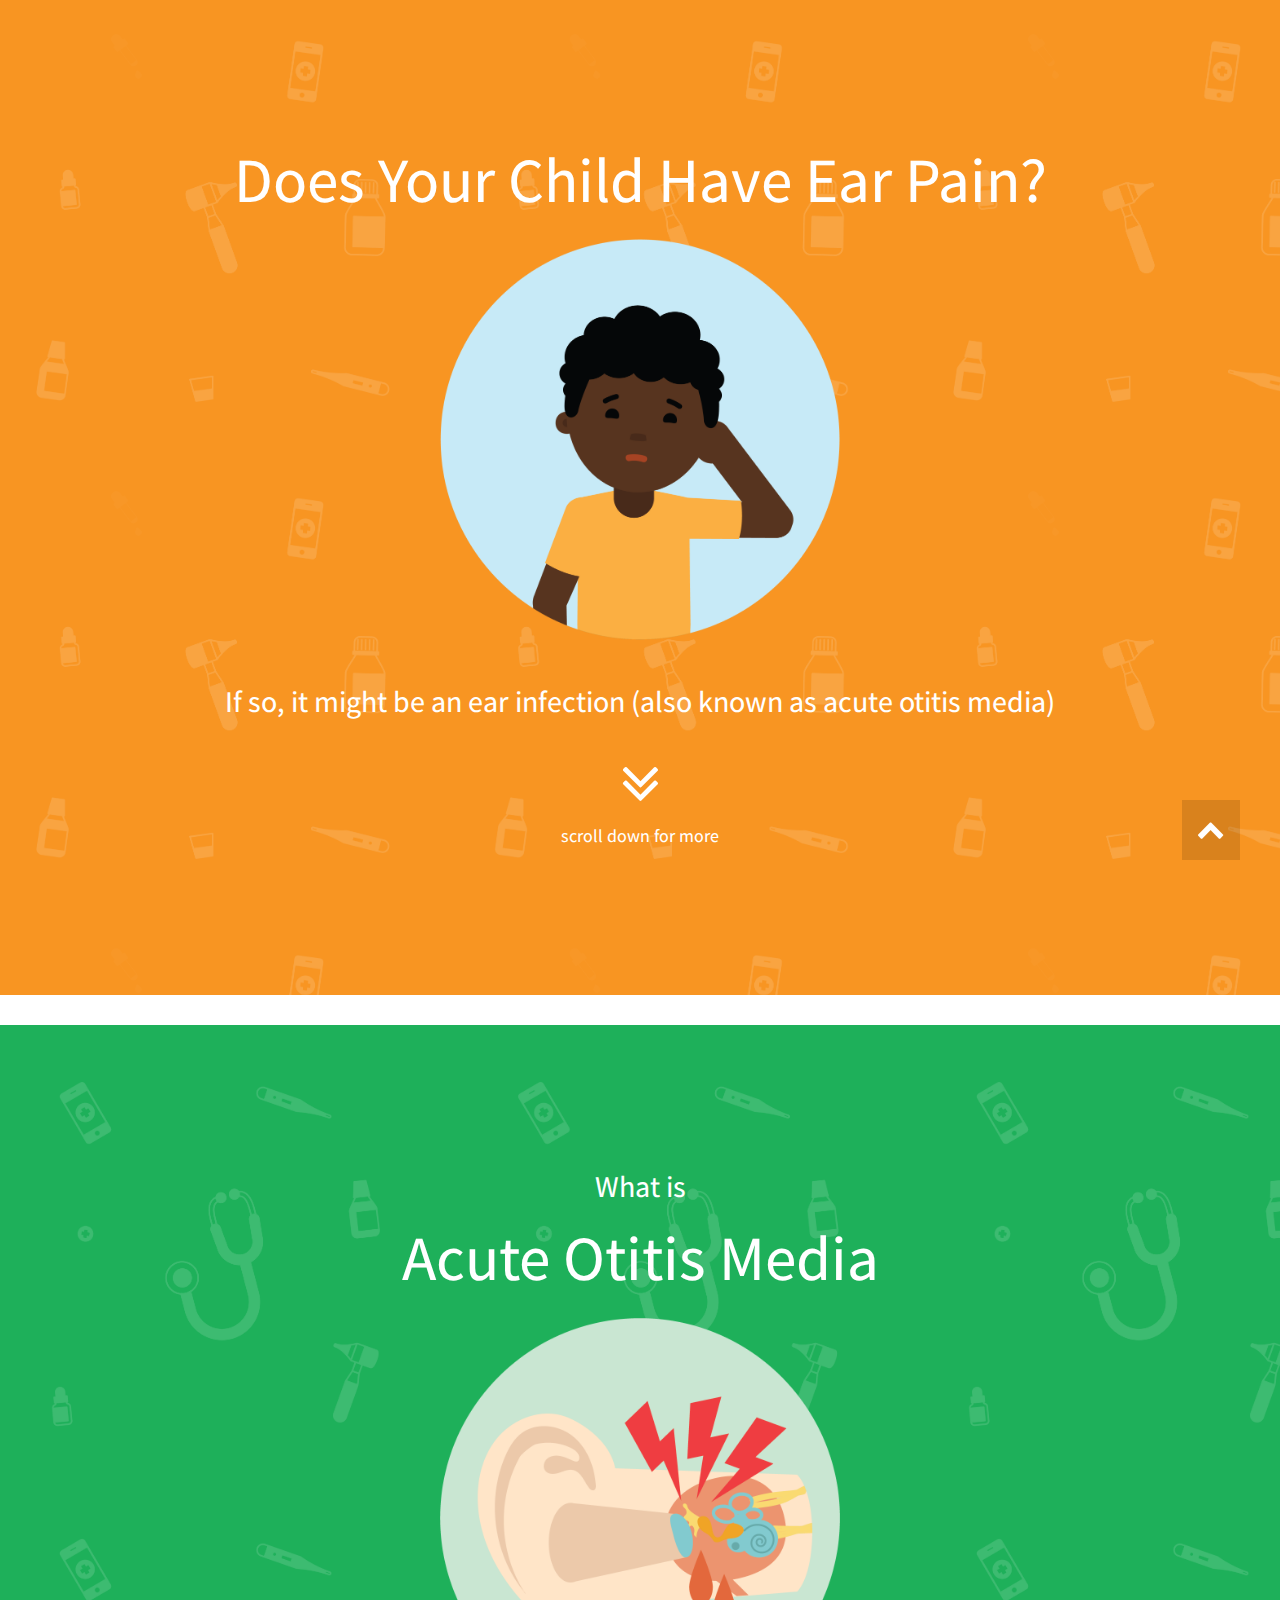
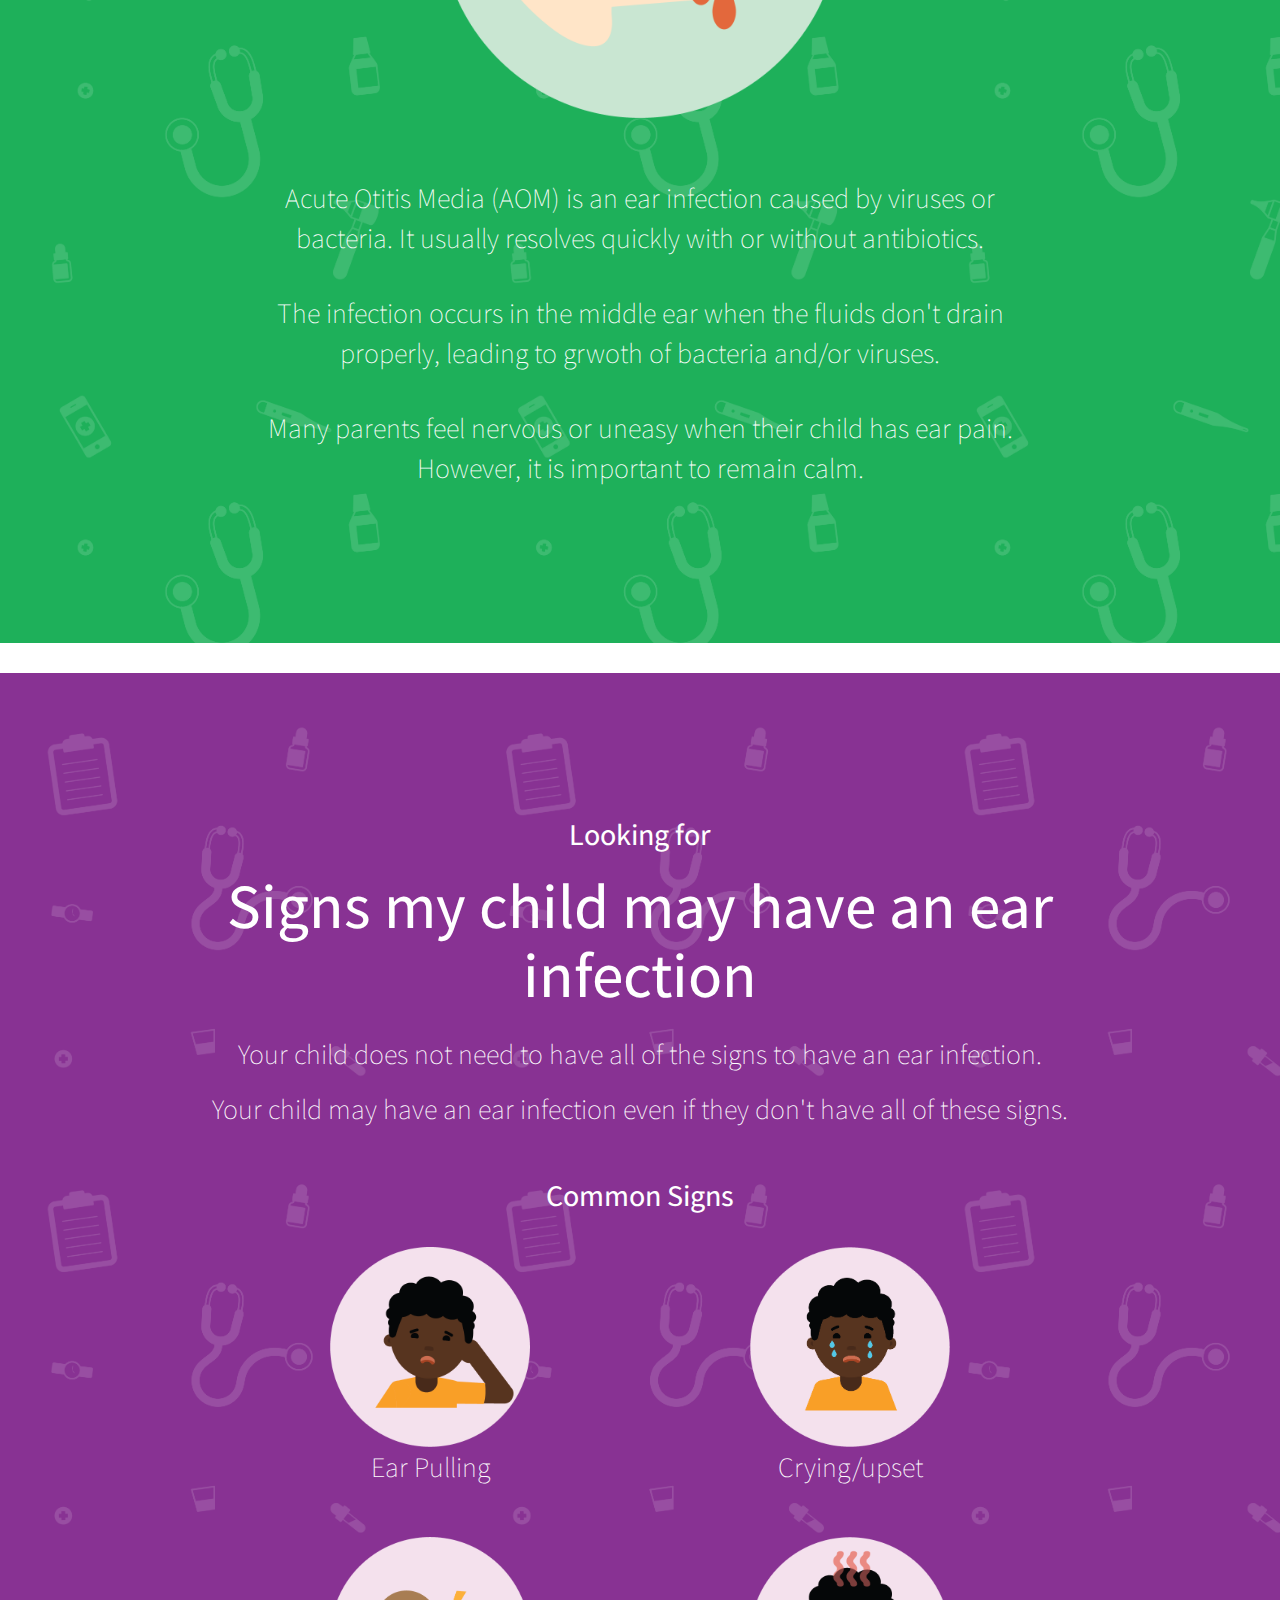
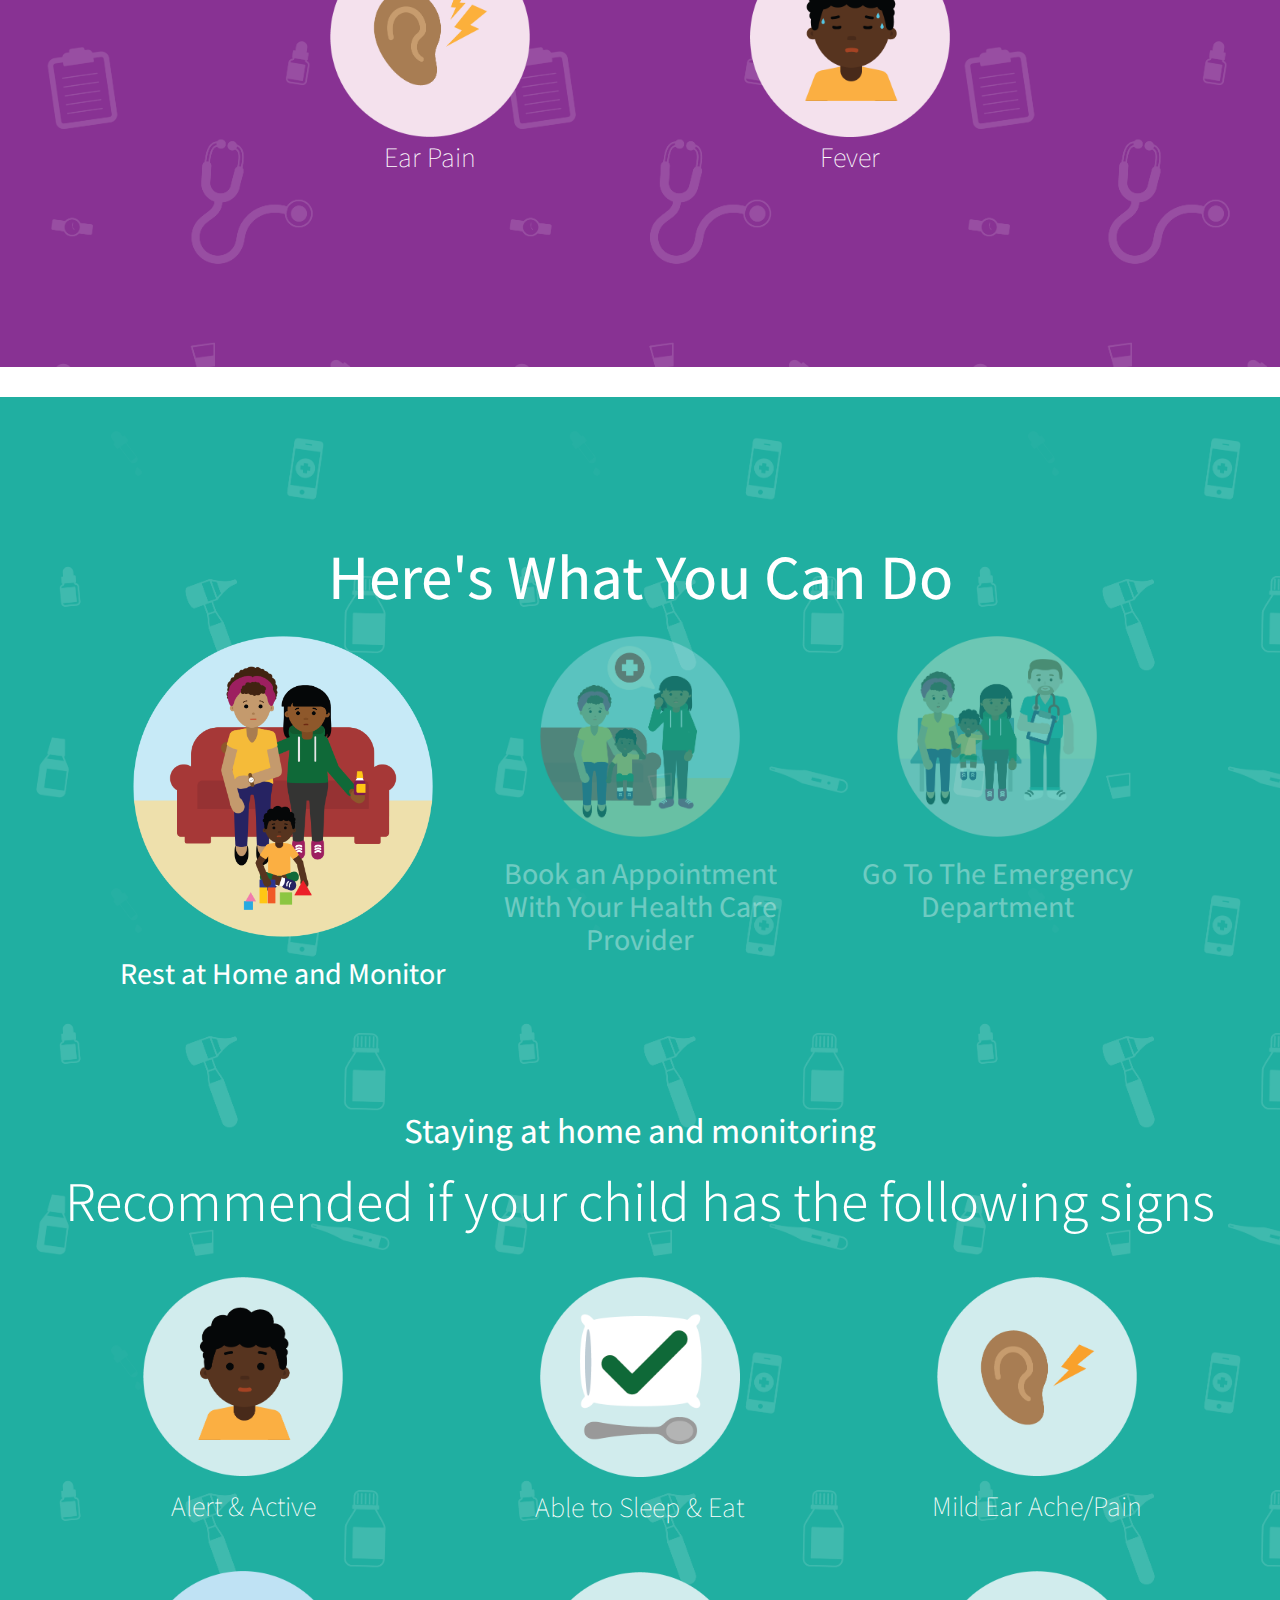
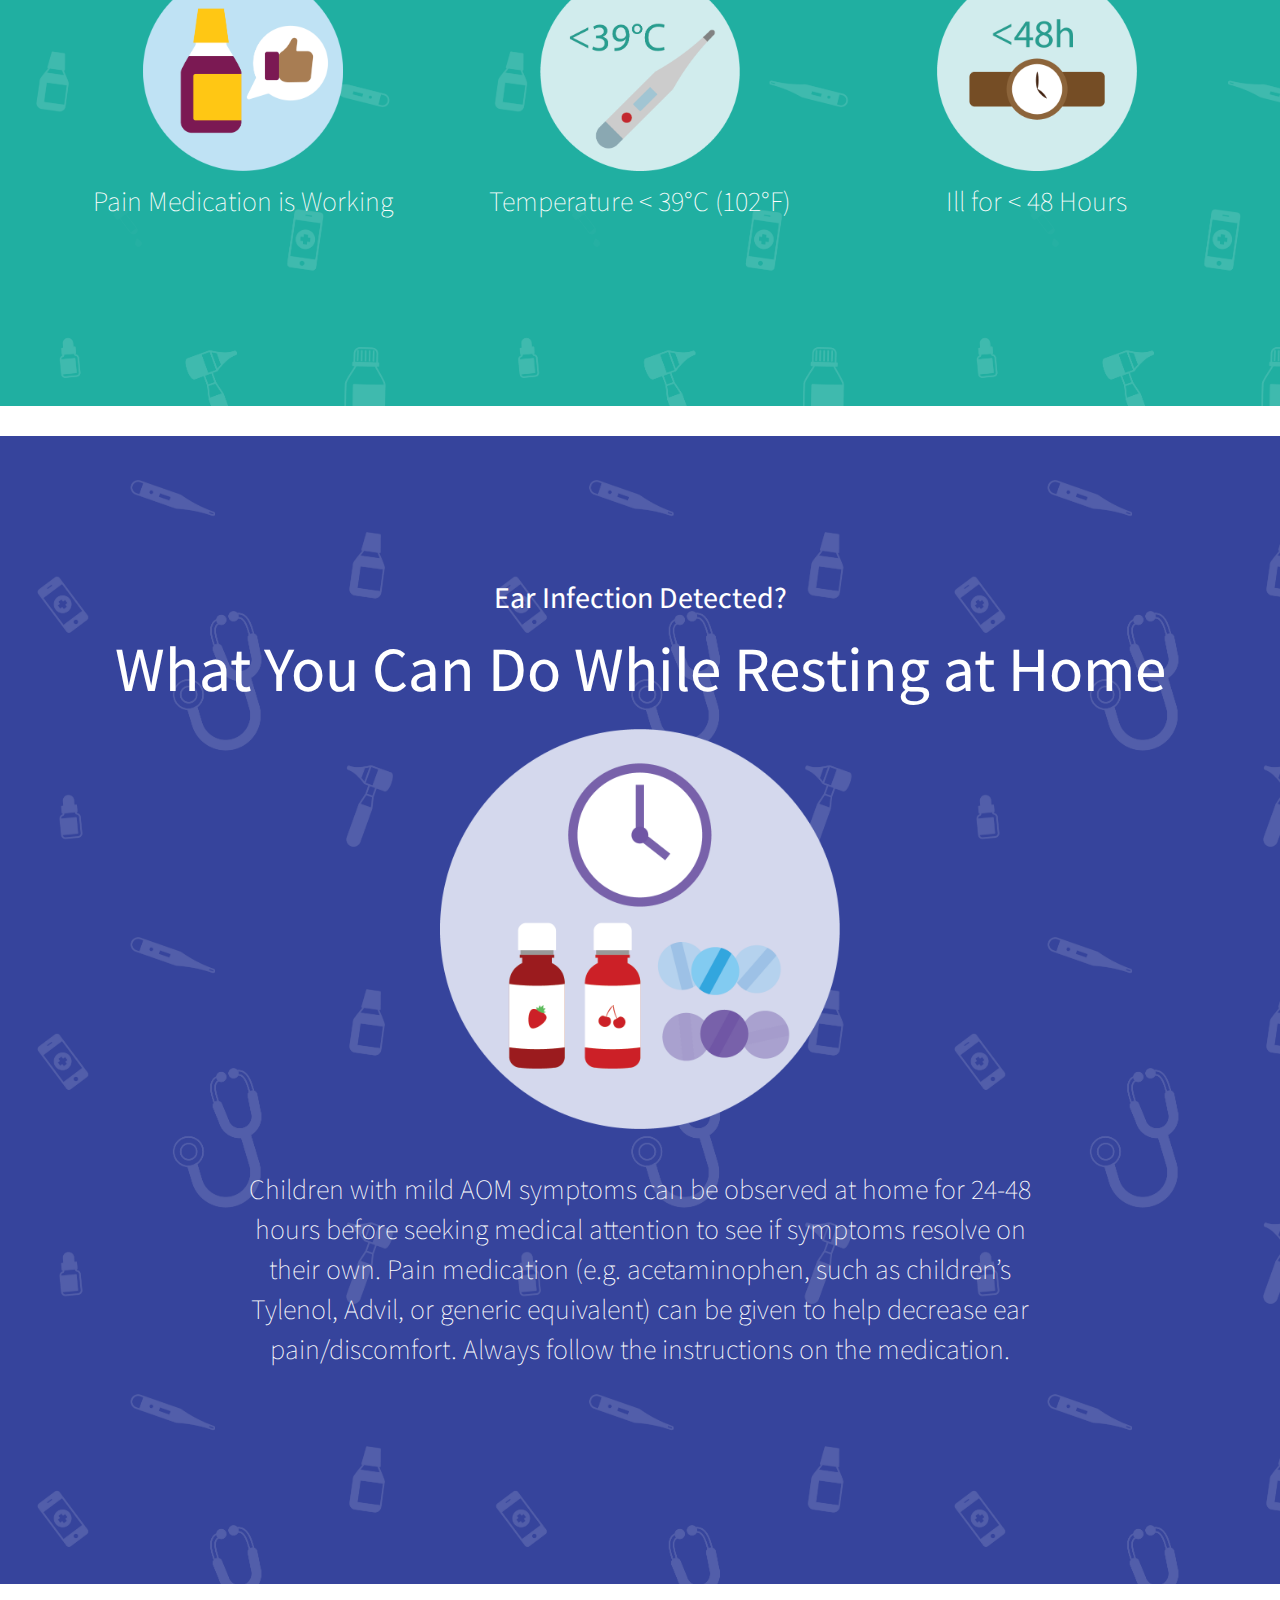
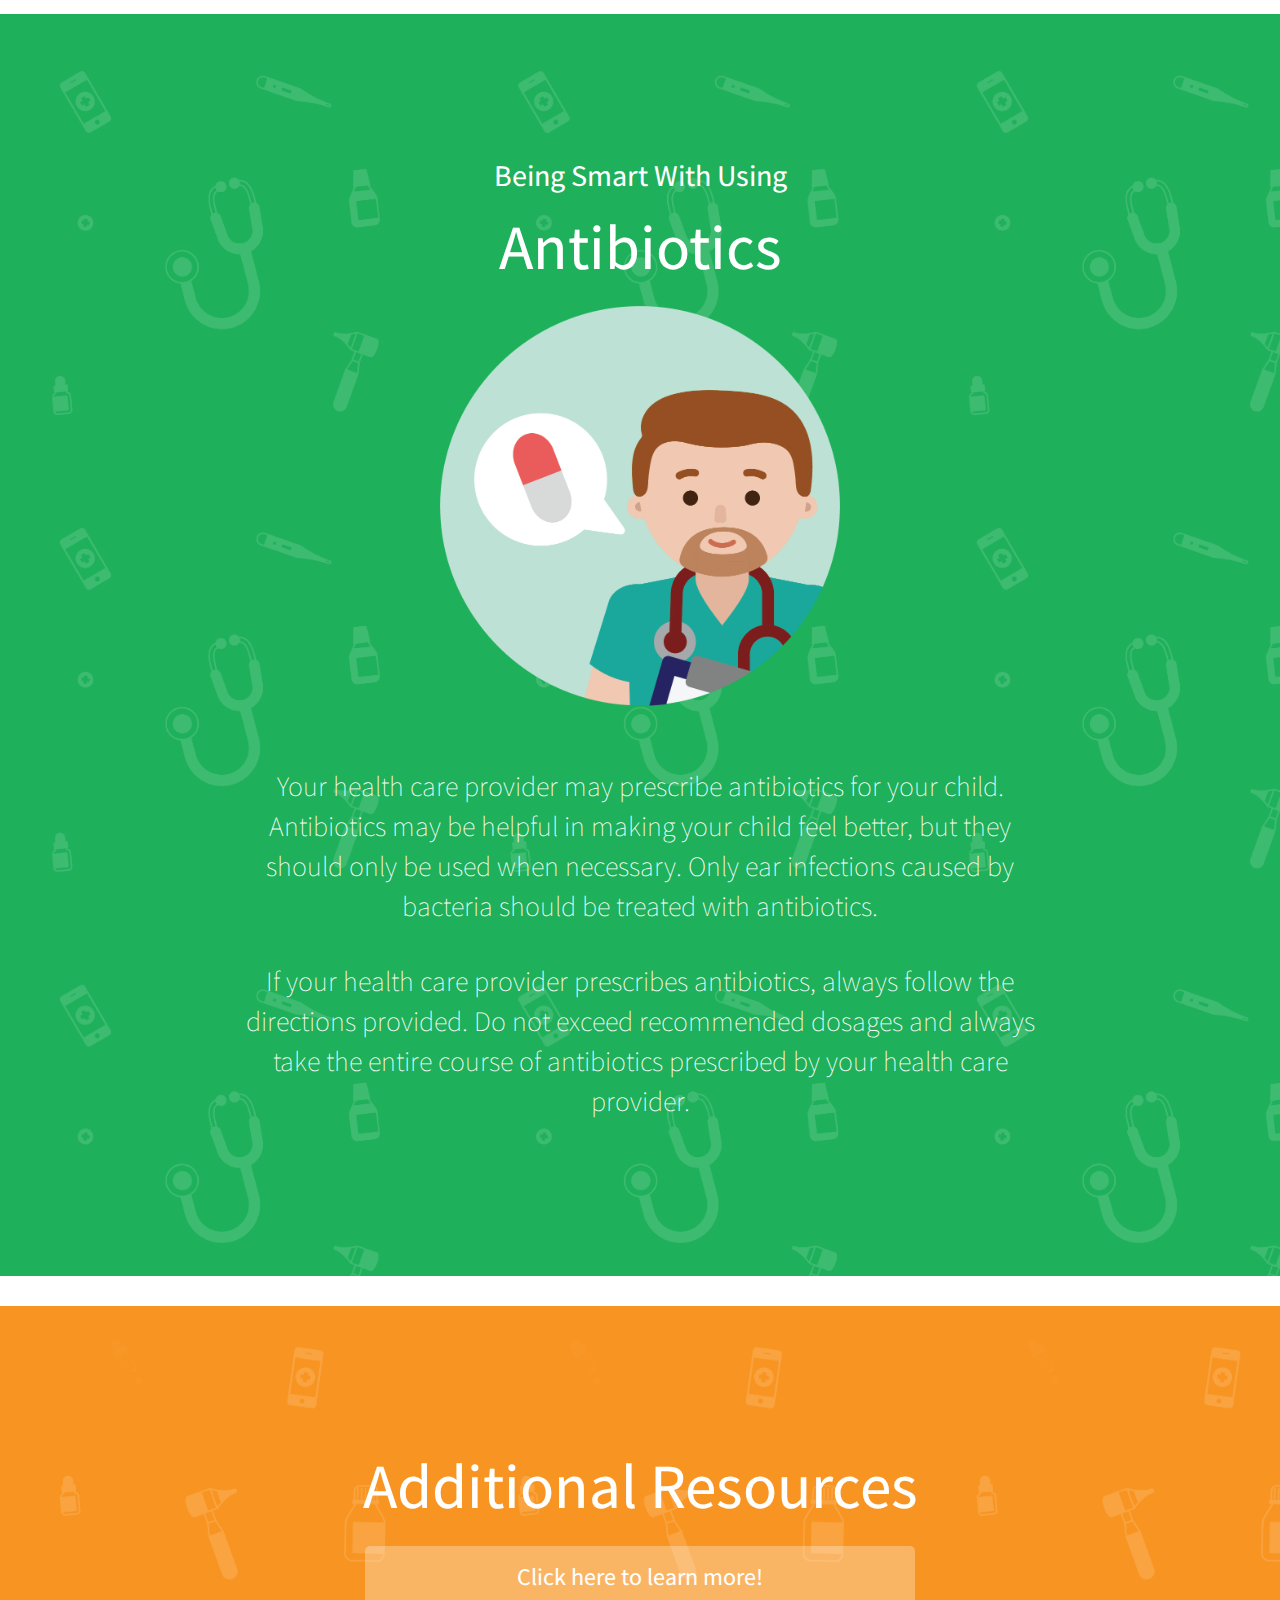
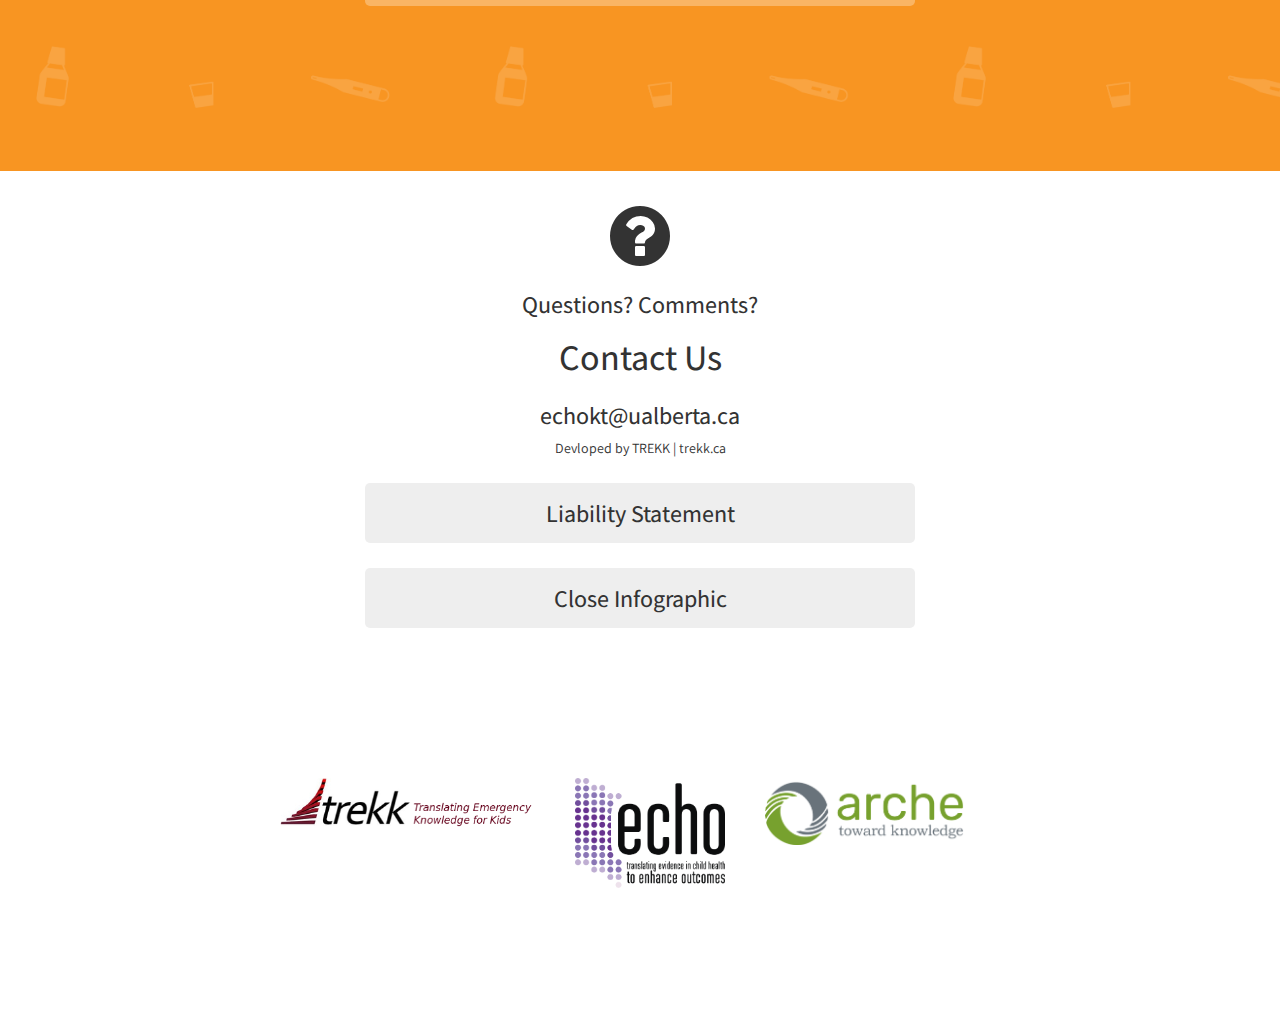
==== index(survey).html @ df2317ea "added survey version where user can click button to close tab - only works on iOS Safari" ====
<!DOCTYPE html>
<html lang="en-us">

<head>
<meta charset="utf-8">
<meta name="viewport" content="width=device-width, initial-scale=1.0">
<title>Acute Otitis Media Infographic</title>
<link href="https://fonts.googleapis.com/css?family=Assistant:300,400,600,700" rel="stylesheet">
<script src="https://ajax.googleapis.com/ajax/libs/jquery/3.2.1/jquery.min.js"></script>
<script src="https://maxcdn.bootstrapcdn.com/bootstrap/3.3.7/js/bootstrap.min.js"></script>
<link rel="stylesheet" href="https://cdnjs.cloudflare.com/ajax/libs/animate.css/3.5.2/animate.min.css">
<link rel="stylesheet" href="https://maxcdn.bootstrapcdn.com/bootstrap/3.3.7/css/bootstrap.min.css">
<link rel="stylesheet" href="https://maxcdn.bootstrapcdn.com/font-awesome/4.7.0/css/font-awesome.min.css">
<link rel="stylesheet" href="https://use.fontawesome.com/releases/v5.1.0/css/all.css" integrity="sha384-lKuwvrZot6UHsBSfcMvOkWwlCMgc0TaWr+30HWe3a4ltaBwTZhyTEggF5tJv8tbt" crossorigin="anonymous">
<link rel="stylesheet" href="mainStyles.css">
<link rel="stylesheet" href="responsive.css">
<script language="javascript" type="text/javascript">
function windowClose() {
window.open('','_parent','');
window.close();
}
</script>
<script src="mainScript.js"></script>
</head>

<!--<nav class="navbar navbar-default navbar-fixed-top fullNav">-->
<!--	<div class="container-fluid">-->
<!--	    <ul class="nav navbar-nav">-->
<!--			<li id="navBackToTop" class="mainBtn"><a href="javascript:void(0)">Back to Top</a></li>-->
<!--			<li id="navPainClinics" class="mainBtn"><a href="javascript:void(0)">Pain Clinics</a></li>-->
<!--			<li id="navFindClinics" class="mainBtn"><a href="javascript:void(0)">Find Clinics</a></li> -->
<!--			<li id="navSkillsToCope" class="mainBtn"><a href="javascript:void(0)">Skills to Cope</a></li> -->
<!--			<li id="navOtherTools" class="mainBtn"><a href="javascript:void(0)">Other Tools</a></li> -->
<!--			<li id="navContactUs" class="mainBtn"><a href="javascript:void(0)">Contact Us</a></li> -->
<!--			<li id="mobileNavUpBtn" class="hideMe"><a href="javascript:void(0)"><i class="fa fa-angle-up" aria-hidden="true"></i></a></li>-->
<!--			<li id="mobileNavDownBtn" class="showMe"><a href="javascript:void(0)"><i class="fa fa-angle-down" aria-hidden="true"></i></a></li>-->
<!--		</ul>-->
<!--	</div>-->
<!--</nav>-->




<body>
	
	<!--OVERLAY START-->
	<div class="overlay" id="liability-overlay">
      <div class="text-right">
          <p><i class="fas fa-times-circle overlay-close-btn"></i></p>
      </div>
      <div class="text-center">
		<h1>Liability Statement</h1>
  
		<p>The information contained in this multimedia content (the “Multimedia”) is provided on an “as is” basis and is offered for general information and educational purposes only; it is not offered as and does not constitute professional advice.</p>
		<p>There is no guarantee about the accuracy, applicability, fitness or completeness of the information found in the Multimedia. This information is provided without warranty of any kind, express or implied, including but not limited to fitness for a particular purpose. The TREKK network members, including the University of Alberta, The University of Manitoba, and each of their agents, employees, and students disclaim responsibility to any party for any loss or damage of any kind that may arise directly or indirectly as a result of the use of or reliance on the information contained in the Multimedia.</p>
  
        <div class="row"><a href="javascript:void(0);" class="horizontal-margin-auto"><h2 class="primaryBtn overlay-close-btn">Close</h2></a></div>
      </div>
      
    </div>
    <!--OVERLAY END-->
	
	<div class="mainContainer container text-center" id="intro">
		<div class="row row1 jumbotron lastElement bgOrange">
			<div class="textContent">
				<!--<h5>Let's Be Otitis Media Aware</h5>-->
				<!--<h5 class="hook">u there?</h5>-->
				<h1>Does Your Child Have Ear Pain?</h1>
				<!--<div class="overlay hideMe" id="scrollDown">-->
				<!--	<h1>Scroll Down!</h1>-->
				<!--	<h2>to view more</h2>-->
				<!--</div>-->
				<img src="img/scene_AOM-01.png" class="img-scene">
				<!--<img id="panel_1" src="images/panel_1.png">-->
				<h2>If so, it might be an ear infection (also known as acute otitis media)</h3>
				<!--<a href="javascript:void(0)" id="btnHowDoIKnow"><h3 class="primaryBtn">How do I know if it's an ear infection?</h2></a>-->
				<!--<a href="javascript:void(0)" id="btnWhatShouldIDo"><h3 class="primaryBtn">My child has an ear infection - what should I do?</h2></a>-->
				<i class="fa fa-angle-double-down animated bounce infinite" id="downIcon" aria-hidden="true"></i>
				<h4>scroll down for more</h4>
			</div>
		</div>
	</div>
	
	<div class="mainContainer container text-center" id="learnPage">
		<div class="row row1 jumbotron lastElement learnRow bgGreen">
			<div class="textContent">
				<h2>What is</h2>
				<h1>Acute Otitis Media</h1>
				<img src="img/scene_ear.png" class="img-scene">
				<div class="textBox">
					<p>Acute Otitis Media (AOM) is an ear infection caused by viruses or bacteria. It usually resolves quickly with or without antibiotics.</p>
					<p>The infection occurs in the middle ear when the fluids don't drain properly, leading to grwoth of bacteria and/or viruses.</p>
					<p>Many parents feel nervous or uneasy when their child has ear pain. However, it is important to remain calm.</p>
				</div>
			</div>
		</div>
		
		<div class="row row2 jumbotron lastElement learnRow bgPurple" id="symptomsSection">
			<div class="textContent">
				<h2>Looking for</h2>
				<h1>Signs my child may have an ear infection</h1>
				<p>Your child does not need to have all of the signs to have an ear infection.</p>
				<p>Your child may have an ear infection even if they don't have all of these signs.</p>
				
				<div class="symptomsContainer">
					<h2>Common Signs</h2>
					<div class="col-sm-6">
						<ul>
							<li><img src=img/icon/earPull.png><p>Ear Pulling</p></li>
							<li><img src=img/icon/earPain.png><p>Ear Pain</p></li>
						</ul>
					</div>
					<div class="col-sm-6">
						<ul>
							<li><img src=img/icon/crying.png><p>Crying/upset</p></li>
							<!--<video src="img/icon/icon_crying.png" autoplay loop>-->
							<li><img src=img/icon/fever.png><p>Fever</p></li>
						</ul>
					</div>
				</div>
			</div>
		</div>
		
		
	<!--<div class="mainContainer container text-center" id="actionPage">-->
		<div class="row jumbotron lastElement actionRow bgGreenLight" id="actionList">
			<div class="textContent">

				<h1>Here's What You Can Do</h1>

				<div class="optionsContainer">
						<a href="javascript:void(0)" id="btnMonitor" class="setActionBtns initialSelected">
							<div class="col-xs-4">
								<img src="img/scene_home-01.png" class="img-scene-md sceneImg selected regular">
								<img src="img/icon/icon_home.png" class="img-scene-md sceneImg selected mobile">
								<h2 class="actionOption">Rest at Home and Monitor</h2>
								<!--<img src="img/scene_ER-01.png" class="img-scene-md sceneImg">-->
								<!--<h2>Go To The Emergency Room</h2>-->
							</div>
						</a>
						
						<a href="javascript:void(0)" id="btnAppointment" class="setActionBtns initialNotSelected">
							<div class="col-xs-4">
								<img src="img/scene_appointment-01.png" class="img-scene-md sceneImg notSelected regular">
								<img src="img/icon/icon_appointment.png" class="img-scene-md sceneImg mobile">
								<h2 class="actionOption">Book an Appointment With Your Health Care Provider</h2>
							</div>
						</a>
						
						<a href="javascript:void(0)" id="btnER" class="setActionBtns initialNotSelected">
							<div class="col-xs-4">
								<img src="img/scene_ER-01.png" class="img-scene-md sceneImg notSelected regular">
								<img src="img/icon/icon_er.png" class="img-scene-md sceneImg mobile">
								<h2 class="actionOption">Go To The Emergency Department</h2>
								<!--<img src="img/scene_home-01.png" class="img-scene-md sceneImg">-->
								<!--<h2>Rest at Home and Monitor</h2>-->
							</div>
						</a>
				</div>

			</div>
			
			<div id="contentMonitor" class="setActionContent">
				<h3>Staying at home and monitoring</h3>
				<h2>Recommended if your child has the following signs</h2>
				<div class="col-sm-4">
					<ul>
						<li><img src=img/icon/chrHappy.png><p>Alert &amp; Active</p></li>
						<li><img src=img/icon/medicineYes.png><p>Pain Medication is Working</p></li>
					</ul>
				</div>
				<div class="col-sm-4">
					<ul>
						<li><img src=img/icon/sleepEatYes.png><p>Able to Sleep &amp; Eat</p></li>
						<li><img src=img/icon/lessThan39.png><p>Temperature &lt; 39°C (102°F)</p></li>
					</ul>
				</div>
				<div class="col-sm-4">
					<ul>
						<li><img src=img/icon/painLow.png><p>Mild Ear Ache/Pain</p></li>
						<li><img src=img/icon/lessThan48.png><p>Ill for < 48 Hours</p></li>
					</ul>
				</div>
			</div>
			
			
			<div id="contentAppointment" class="hideMe setActionContent">
				<h3>Making an appointment with your health care provider</h3>
				<h2>Recommended if your child has the following signs</h2>
				<div class="col-sm-4">
					<ul>
						<li><img src=img/icon/chrSad.png><p>Child is Upset or Can't Settle</p></li>
						<li><img src=img/icon/medicineNo.png><p>Pain Medication isn't working</p></li>
					</ul>						
				</div>
				<div class="col-sm-4">
					<ul>
						<li><img src=img/icon/sleepEatNo.png><p>Unable to Sleep or Eat</p></li>
						<li><img src=img/icon/moreThan39.png><p>Temperature > 39°C (102°F)</p></li>
					</ul>
				</div>
				<div class="col-sm-4">
					<ul>
						<li><img src=img/icon/painHigh.png><p>Severe Ear Ache/Pain</p></li>
						<li><img src=img/icon/moreThan48.png><p>Ill for > 48 Hours</p></li>
					</ul>
				</div>
			</div>
			
			
			<div id="contentER" class="hideMe setActionContent">
				<h3>Visiting the emergency department</h3>
				<h2>Recommended if your child has the following signs</h2>
				<ul>
					<li><img src=img/icon/rupture.png><p>Fluid Leaking From Ear</p></li>
					<li><img src=img/icon/seizure.png><p>Febrile Seizure Occurs</p></li>
					<!--change this image to something else soon-->
				</ul>
			</div>
			
		</div>
	<!--</div>-->
		
		
		<div class="row row3 jumbotron lastElement learnRow bgBlue" id="howToManage">
			<div class="textContent">
				<h2>Ear Infection Detected?</h2>
				<!--<h1>How to Manage</h1>-->
				<h1>What You Can Do While Resting at Home</h1>
				<!--<h3>Mild Symptoms</h3>-->
				<img src="img/scene_monitor.png" class="img-scene">
				<div class="textBox">
					<p>Children with mild AOM symptoms can be observed at home for 24-48 hours before seeking medical attention to see if symptoms resolve on their own. Pain medication (e.g. acetaminophen, such as children’s Tylenol, Advil, or generic equivalent) can be given to help decrease ear pain/discomfort. Always follow the instructions on the medication.</p>
				</div>
				
				<!--<h3>Moderate to Severe Symptoms</h3>-->
				<!--<img src="img/scene_doctorThings.png" class="img-scene">-->
				<!--<div class="textBox">-->
				<!--	<p>Seek medical attention as the child should only be treated with antibiotics to prevent complications.</p>	-->
				<!--</div>-->
				
			</div>
		</div>
		
		<div class="row row3 jumbotron lastElement learnRow bgGreen" id="antibioticsSection">
			<div class="textContent">
				<h2>Being Smart With Using</h2>
				<h1>Antibiotics</h1>
				<img src="img/scene_antibiotics.png" class="img-scene">
				<div class="textBox">
					<p>Your health care provider may prescribe antibiotics for your child. Antibiotics may be helpful in making your child feel better, but they should only be used when necessary. Only ear infections caused by bacteria should be treated with antibiotics.</p>
					<p>If your health care provider prescribes antibiotics, always follow the directions provided. Do not exceed recommended dosages and always take the entire course of antibiotics prescribed by your health care provider.</p>
				</div>
			</div>
		</div>
		
		<div class="row row3 jumbotron lastElement learnRow bgOrange">
			<div class="textContent">
				<h1>Additional Resources</h1>
				<!--<a href="javascript:void(0)" id="btnWhatNow"><h3 class="primaryBtn">Yes, what now?</h2></a>-->
				<a href="http://www.echokt.ca/about/useful-links/" id="btnLearnMore" target="_blank"><h3 class="primaryBtn">Click here to learn more!</h3></a>
			</div>
		</div>
	</div>
	
	
</body>

<div class="overlay" id="backToTop">
	<i class="fa fa-chevron-up" aria-hidden="true"></i>
</div>



<footer class="text-center md-space" id="rowContacts">
	
	<i class="fa fa-question-circle fa-5x"></i><h3>Questions? Comments?</h3>
	<h1>Contact Us</h1>
	<h3>echokt@ualberta.ca</h3>
	<p>Devloped by TREKK | trekk.ca</p>
	<!--<p>v_rA 0.85</p>-->
	
	<div class="textContent">
		<a href="javascript:void(0);" id="liability-statement-btn"><h3 class="primaryBtn">Liability Statement</h3></a>
	</div>
	
	<div class="textContent">
		<a href="javascript:void(0);" id="close-infographic-btn"><h3 class="primaryBtn" onclick="windowClose();">Close Infographic</h3></a>
	</div>
	
	
	<div class="row">
        <ul class="horizontal-list-tablet vertical-list logo-list">
          <li>
            <img src="img/logo/TREKK logo.png" alt="TREKK logo" class="logo" id="logo-trekk">
          </li>
          <li>
            <img src="img/logo/ECHO logo.png" alt="ECHO logo" class="logo" id="logo-echo">
          </li>
          <li>
            <img src="img/logo/ARCHE logo.png" alt="ARCHE logo" class="logo" id="logo-arche">
          </li>
        </ul>
    </div>
    
</footer>
</html>
---- mainStyles.css ----
/*setup*/
.hideMe {
    display: none;
}

.mobile {
    display: none;
}

body {
    width: 100%;
}

/*================*/
/*GENERAL*/
/*================*/

/*font*/
p, h1, h2, h3, h4, h5, h6, a, ul, li {
    font-family: 'Assistant', sans-serif;
}

ul {
    list-style: none;
}

/*link color*/
.row a, .row a:hover {
    color: #FFF;
    text-decoration: none;
}

/*general container*/
.container {
    width: 100%;
    padding-right: 0px;
    padding-left: 0px;
}


/*ROWS */
.row p {
    font-size: 2.0em;
}

.row {
    color: #FFF;
    border-radius: 0px !important;
    /*background-image: url("img/bgPattern_clear-00.png");*/
    background-size: 32%;
    padding-top: 125px;
    padding-bottom: 140px;
}



.textBox {
    max-width: 800px;
    margin: 0 auto;
}

.textBox p {
    margin-top: 35px;
}

.textContent {
    width: 90%;
    margin-left: auto;
    margin-right: auto;
}

.actionRow {
    background-color: #13A871;
    -webkit-transition: background-color 1s, height 1s;
    transition: background-color 1s, height 1s;
}

.learnRow {
    background-color: #13A871;
    /*background-color: #F4BA14;*/
}

.bgOrange {
    background-color: #F89522;
    background-image: url("img/bgPattern_clear-00.png");
    background-size: 35%;
}

.bgOrangeRed {
    background-color: #F05227;
    background-image: url("img/bgPattern_clear-01.png");
    background-size: 35%;
}

.bgPurple {
    background-color: #883293;
    background-image: url("img/bgPattern_clear-02.png");
    background-size: 35%;
}

.bgBlue {
    background-color: #36449C;
    background-image: url("img/bgPattern_clear-03.png");
    background-size: 35%;
}

.bgGreenLight {
    background-color: #20AFA1;
    /*background-color: #8EC73F;*/
    background-image: url("img/bgPattern_clear-00.png");
    background-size: 35%;
}

.bgGreen {
    background-color: #1EB05A;
    background-image: url("img/bgPattern_clear-01.png");
    background-size: 35%;
}




/*===================*/
/*BUTTONS*/
/*===================*/

.primaryBtn {
    background-color: rgba(255, 255, 255, 0.3);
    margin: 25px auto;
    border-radius: 5px;
    line-height: 60px;
    width: 550px;
}

.optionsContainer h4 {
    padding-bottom: 8px;
}

.img-scene {
    width: 400px;
    margin-bottom: 25px;
}

.img-scene-md {
    transition: width 1s;
}

.img-scene-md.selected {
    width: 300px;
}


.img-scene-md.notSelected {
    width: 200px;
}


.initialNotSelected {
    opacity: 0.35;
    filter: alpha(opacity=35);
}


.setActionContent {
    margin-top: 450px;
}


#symptomsSection ul img, #antibioticsSection ul img, #symptomsSection ul video, #antibioticsSection ul video {
    width: 200px;
}

#symptomsSection ul li p {
    margin-bottom: 50px;
}

ul {
    padding-left: 0px;
}

#contentMonitor img, #contentAppointment img, #contentER img {
    width: 200px;
    margin-bottom: 10px;
}

.setActionContent ul li {
    margin-bottom: 45px;
}

.setActionContent h2 {
    font-size: 4em;
    font-weight: 300;
    margin-bottom: 45px;
}

.setActionContent h3 {
    font-size: 2.5em;
}

.row1 h5 {
    font-size: 32px;
}

h1 {
    margin-bottom: 25px;
}

.setActionContent h3 {
    margin-top: 500px;
}

.setActionContent ul p {
    font-size: 2em;
}


.marginTopHuge {
    margin-top: 950px;
}

.symptomsContainer {
    max-width: 840px;
    margin-top: 50px;
    margin-left: auto;
    margin-right: auto;
}

.symptomsContainer h2 {
    margin-bottom: 35px;
}




#howToManage h3 {
    font-size: 3.0em;
    margin-bottom: 25px;
    margin-top: 55px;
}

#howToManage p {
    margin-top: 15px;
    margin-bottom: 75px;
}



.overlay {
    position: fixed;
    color: white;
    background-color: rgba(0, 0, 0, 0.12);
    padding: 10px 15px;
    font-size: 2em;
}

#backToTop {
    right: 40px;
    bottom: 40px;
}

#scrollDown {
    position: absolute;
    width: 600px;
    background-color: rgba(0, 0, 0, 0.72);
    left:0;
    right:0;
    margin-left:auto;
    margin-right: auto;
    text-align: center;
    border-radius: 5px;
    margin-top: 80px;
    font-size: 3.5em;
    padding: 30px 60px;
}

/*#antibioticsSection p {*/
/*    margin-bottom: 85px;*/
/*}*/

/*#antibioticsSection img {*/
/*    margin-bottom: -30px;*/
/*}*/

#downIcon {
    margin-top: 25px;
    font-size: 4.5em;
    -webkit-animation-delay: 1.5s;
    -moz-animation-delay: 1.5s;
    animation-delay: 1.5s;
}



/*OVERLAY*/
/*.overlay {*/
    /*display: none;*/
/*    position: fixed;*/
/*    overflow-y: scroll;*/
/*    margin: 0px auto;*/
/*    padding: 25px;*/
    /*background-color: rgba(255,255,255,0.925);*/
/*    background-color: steelblue;*/
/*    width: 100%;*/
/*    height: 100%;*/
/*    z-index: 2;*/
/*    top: 0; */
/*    left: 0;*/
/*    color: black;*/
/*}*/

#liability-overlay {
    display: none;
    color: #333;
    background-color: rgba(255,255,255,0.925);
    width: 100%;
    height: 100%;
    z-index: 2;
    top: 0; 
    left: 0;
    overflow-y: scroll;
}

#liability-statement-btn .primaryBtn, .primaryBtn.overlay-close-btn, #close-infographic-btn .primaryBtn {
    background-color: rgba(200, 200, 200, 0.3);
}

.primaryBtn.overlay-close-btn {
    width: 200px;
}

footer a, footer a:hover, footer a:visited, footer a:active, footer a:link {
    color: #333;
    text-decoration: none;
}

    /*display: none;*/
    /*position: fixed;*/
    /*overflow-y: scroll;*/
    /*margin: 0px auto;*/
    /*padding: 25px;*/
    /*background-color: rgba(255,255,255,0.925);*/
    /*width: 100%;*/
    /*height: 100%;*/
    /*z-index: 2;*/
    /*top: 0; */
    /*left: 0;*/
    
    
    /*    position: fixed;*/
    /*color: white;*/
    /*background-color: rgba(0, 0, 0, 0.12);*/
    /*padding: 10px 15px;*/
    /*font-size: 2em;*/














.scroll-locked {
  position:fixed;
  overflow:hidden;
  bottom: 0;
}

.overlay-close-btn {
    cursor: pointer;
    font-size: 2.0em;
    color: #333;
}


#liability-overlay a, #liability-overlay a:hover, #liability-overlay a:visited, #liability-overlay a:active, #liability-overlay a:link {
    color: #333;
    text-decoration: none;
}

.overlay .primaryBtn.overlay-close-btn {
    font-size: 24px;
} 

#liability-overlay .btn-link:focus, #liability-overlay .btn-link:hover {
    color: #333;
    text-decoration: none;
}

#liability-overlay {
    padding-top: 50px;
}

.logo {
    width: 150px;
}

#logo-arche {
    width: 200px;
}

#logo-trekk {
    width: 275px;
}

#logo-echo {
    margin-right: 20px;
}





.vertical-list {
    list-style-type: none;
    margin: 0 auto;
    padding: 0;
}

.vertical-list li {
    margin: 10px 0px;
}
---- responsive.css ----
/* Medium Devices, Laptops*/
@media only screen and (max-width: 1200px) {

.row {
    padding-top: 75px;
    padding-bottom: 100px;
}

.img-scene {
    width: 300px;
}

.img-scene-md.selected {
    width: 200px;
}


.img-scene-md.notSelected {
    width: 150px;
}

.setActionContent h3 {
    margin-top: 0px;
}



#symptomsSection ul img, #antibioticsSection ul img, #symptomsSection ul video, #antibioticsSection ul video {
    width: 175px;
}


#contentMonitor img, #contentAppointment img, #contentER img {
    width: 175px;
    margin-bottom: 10px;
}



}





/*Small Devices, Tablets*/
@media only screen and (max-width: 768px) {

.row {
    padding-top: 60px;
    padding-bottom: 85px;
}

.img-scene {
    width: 280px;
}

.img-scene-md.selected {
    width: 190px;
}


.img-scene-md.notSelected {
    width: 145px;
}


    
.textBox {
    max-width: 700px;
}

.symptomsContainer {
    max-width: 745px;
}

.container .jumbotron {
    padding-right: 0px;
    padding-left: 0px;
}

.bgOrange {
    background-color: #F89522;
    background-image: url("img/bgPattern_clear-00.png");
    background-size: 55%;
}

.bgOrangeRed {
    background-color: #F05227;
    background-image: url("img/bgPattern_clear-01.png");
    background-size: 55%;
}

.bgPurple {
    background-color: #883293;
    background-image: url("img/bgPattern_clear-02.png");
    background-size: 55%;
}

.bgBlue {
    background-color: #36449C;
    background-image: url("img/bgPattern_clear-03.png");
    background-size: 55%;
}

.bgGreenLight {
    background-color: #20AFA1;
    /*background-color: #8EC73F;*/
    background-image: url("img/bgPattern_clear-00.png");
    background-size: 55%;
}

.bgGreen {
    background-color: #1EB05A;
    background-image: url("img/bgPattern_clear-01.png");
    background-size: 55%;
}

.primaryBtn {
    width: 500px;
}




}








/*Tiny Devices, Tablets*/
@media only screen and (max-width: 420px) {
    
.regular {
    display: none;
}

.mobile {
    display: inline;
}

/*.hook::after {*/
/*    content: ": yes i am x15";*/
/*}*/

/*.optionsContainer {*/
/*    display: none;*/
/*}*/

.row {
    padding-top: 45px;
    padding-bottom: 70px;
}

.img-scene {
    width: 250px;
}

.img-scene-md.selected {
    width: 175px;
}


.img-scene-md.notSelected {
    width: 135px;
}


#symptomsSection ul img, #antibioticsSection ul img, #symptomsSection ul video, #antibioticsSection ul video {
    width: 160px;
}

#contentMonitor img, #contentAppointment img, #contentER img {
    width: 160px;
    margin-bottom: 10px;
}

.setActionContent h2 {
    width: 90%;
    margin-left: auto;
    margin-right: auto;
}



.textBox {
    max-width: 340px;
}
/*340*/
.row p {
    font-size: 1.7em;
}

.symptomsContainer {
    max-width: 350px;
}

.primaryBtn {
    width: 300px;
}

.img-scene-md.mobile {
    width: 85px;
}

.img-scene-md.mobile.selected {
    width: 110px;
}

.actionOption {
    font-size: 1.5em;
}

.setActionContent {
    margin-top: 335px;
}



}


@media (min-width: 768px) {


.horizontal-list-tablet {
    list-style-type: none;
    margin: 0 auto;
    padding: 0;
}

.horizontal-list-tablet li {
    float: left;
    margin: 0px 10px;
}

.logo-list {
    width: 740px;
}
    
}
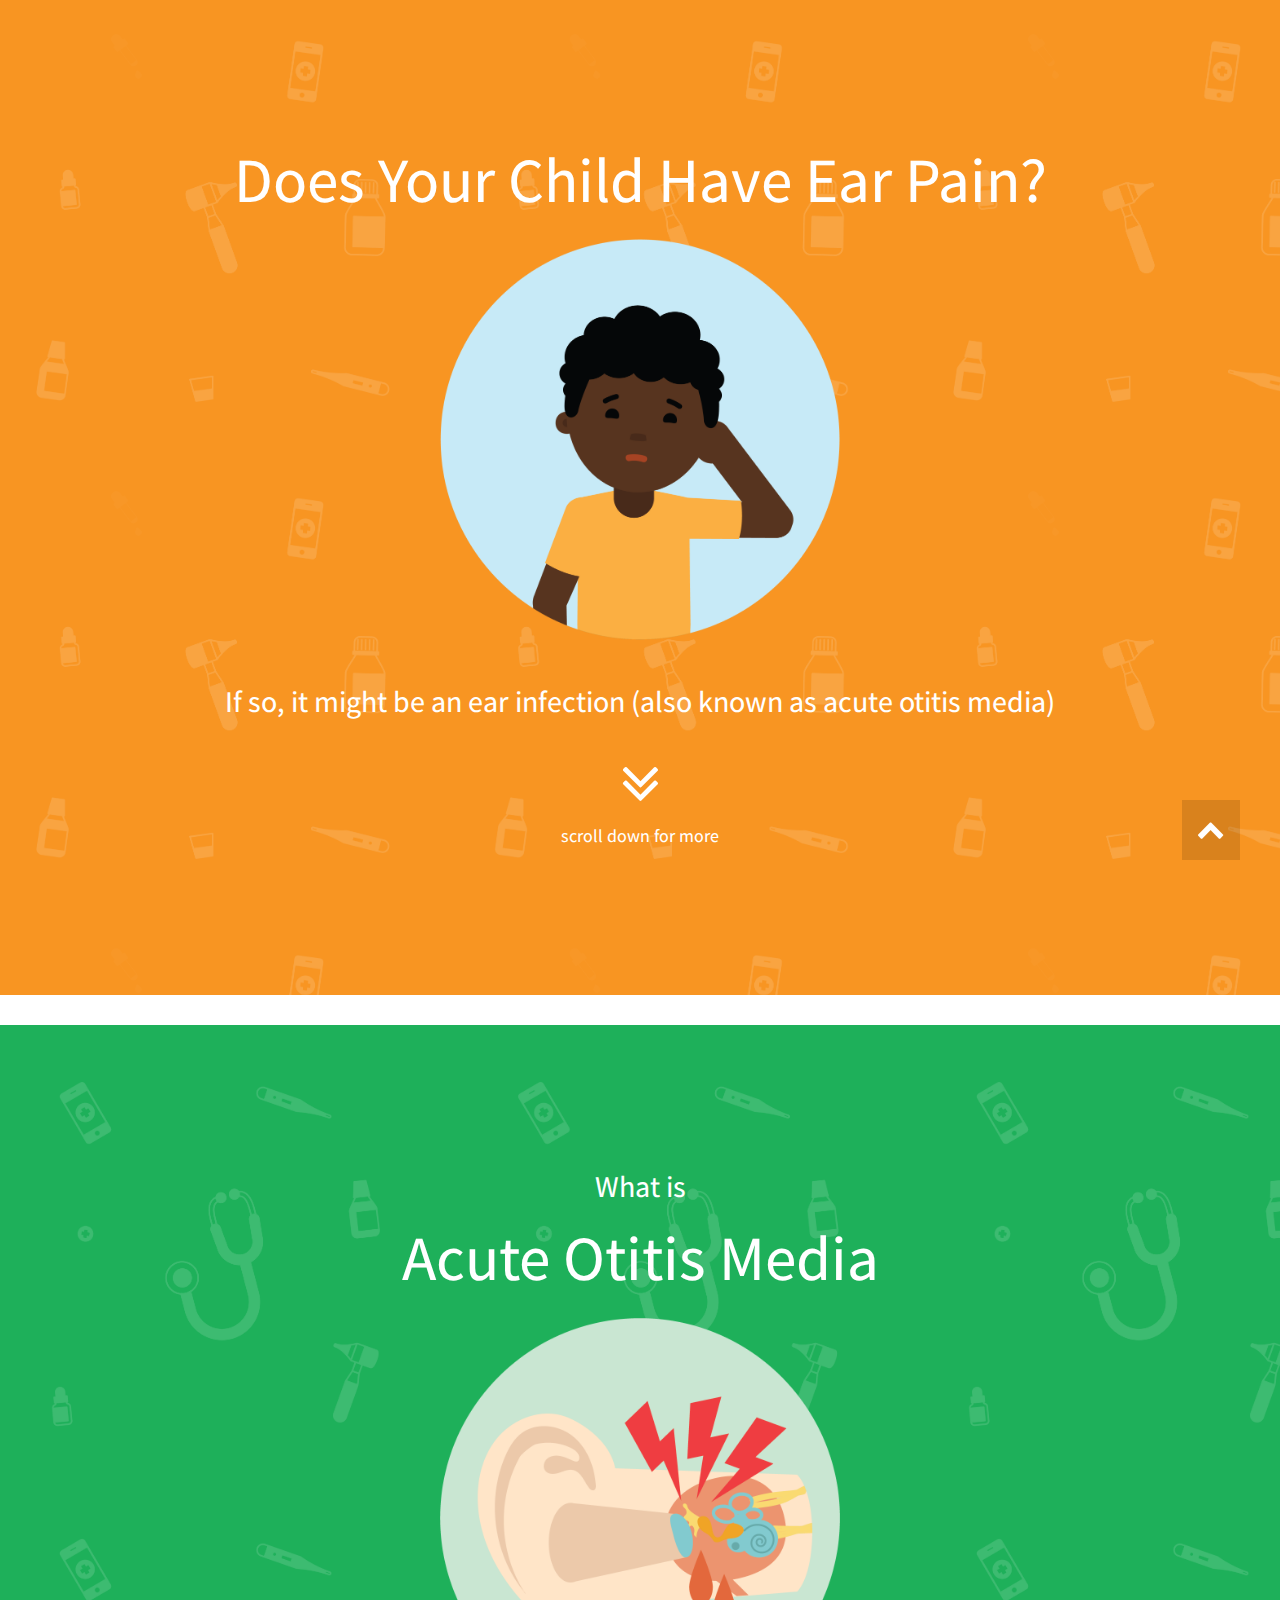
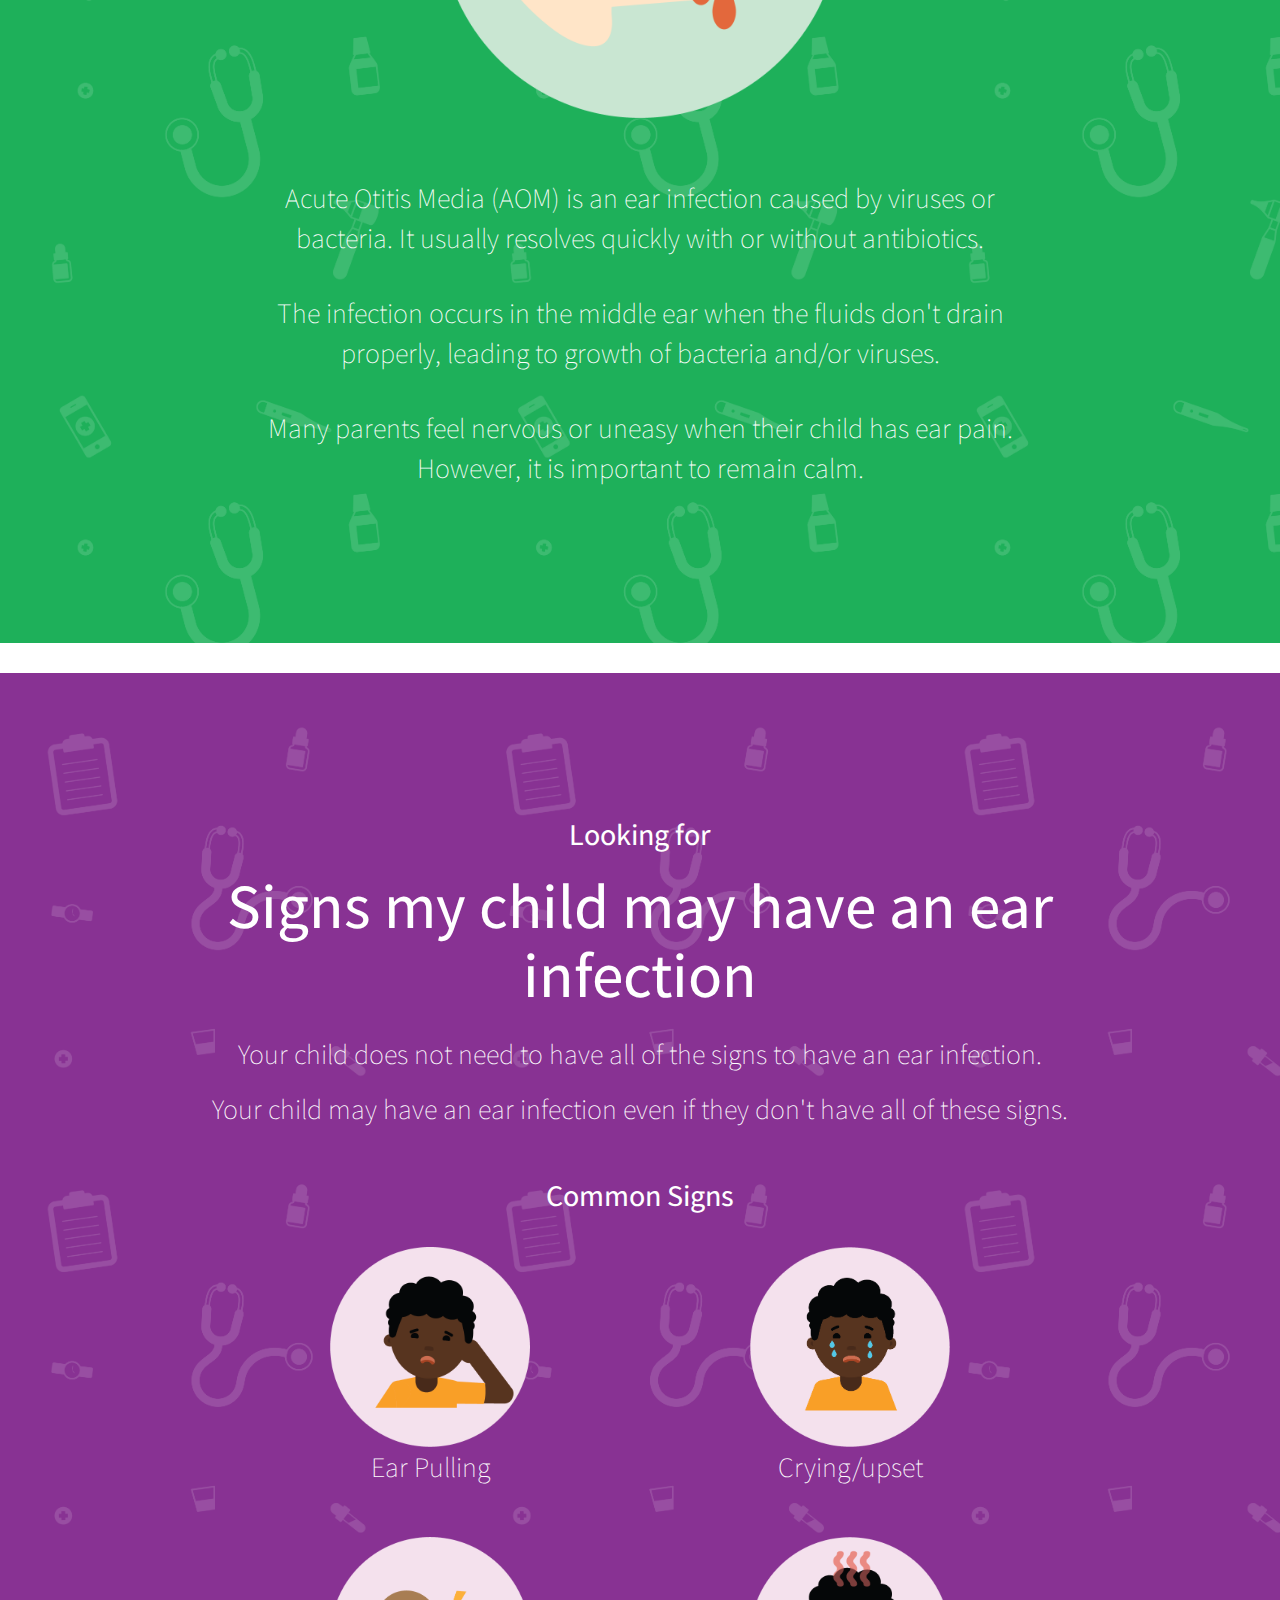
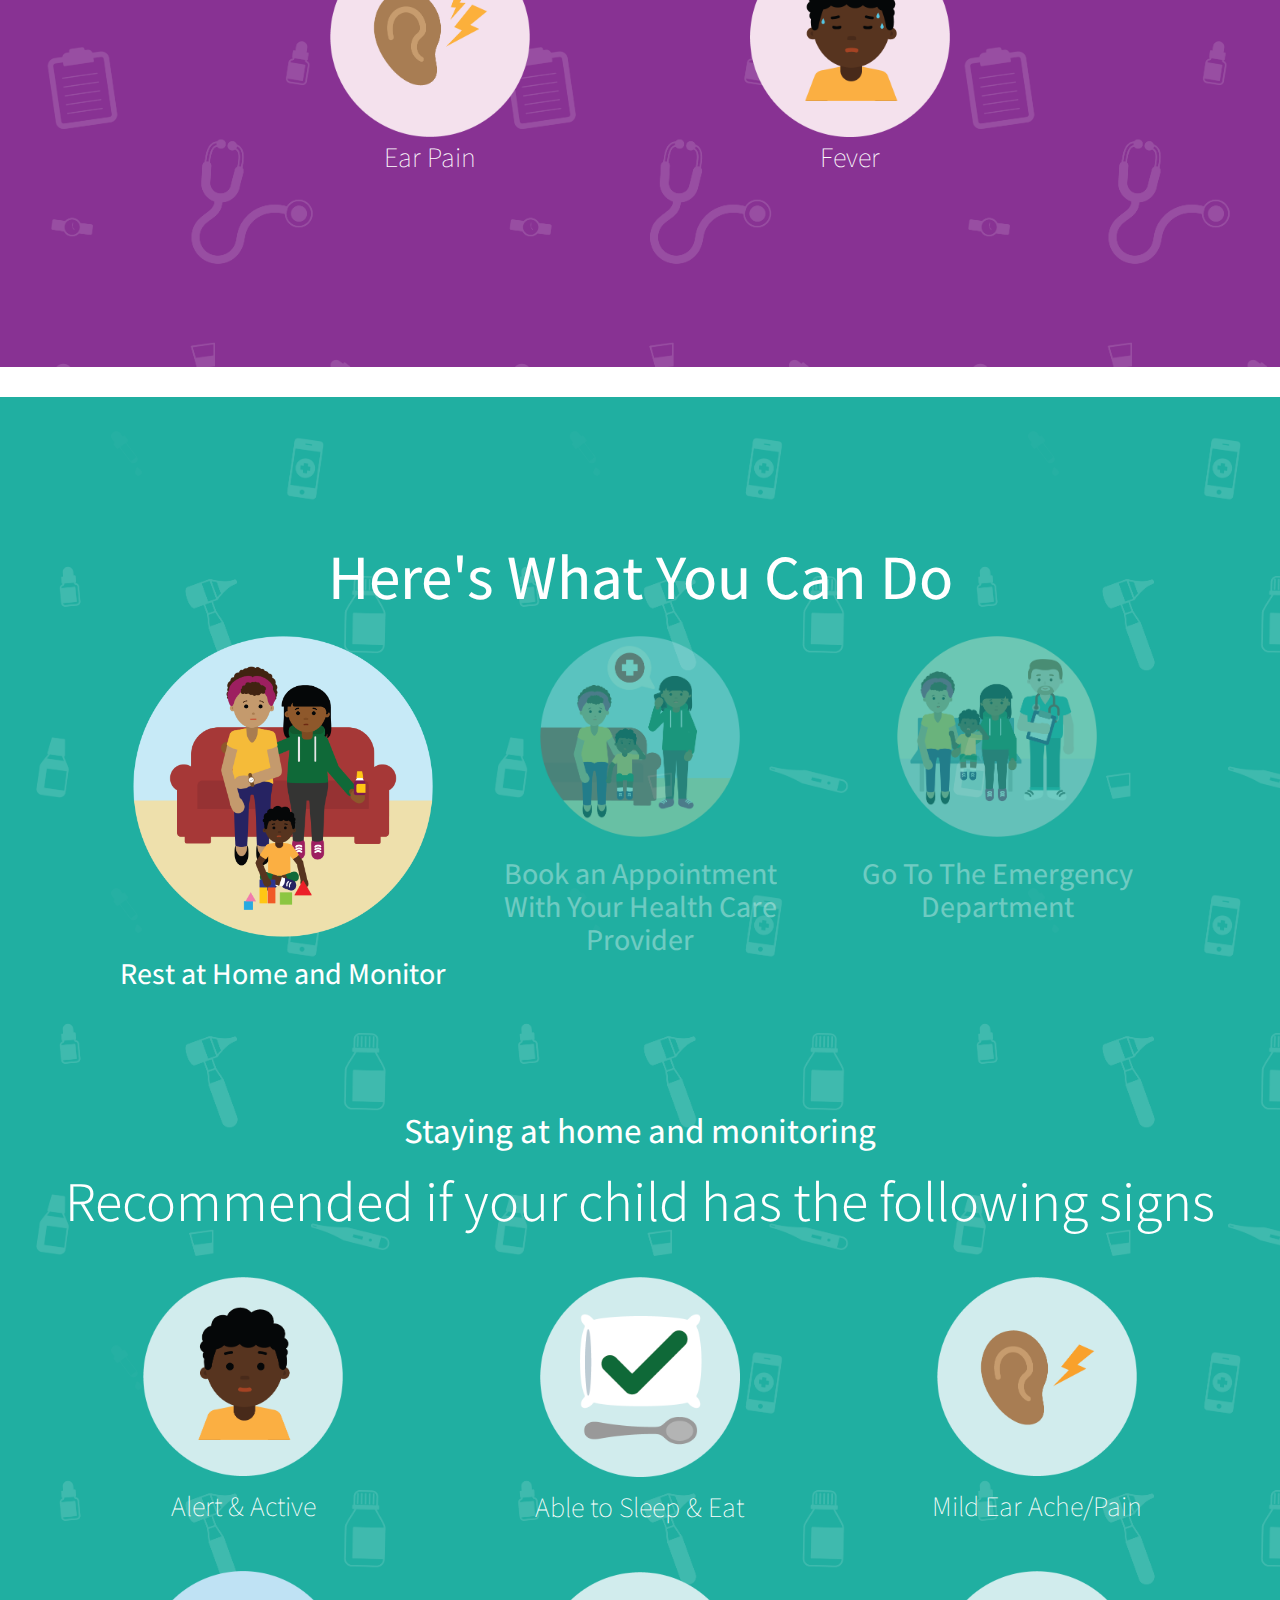
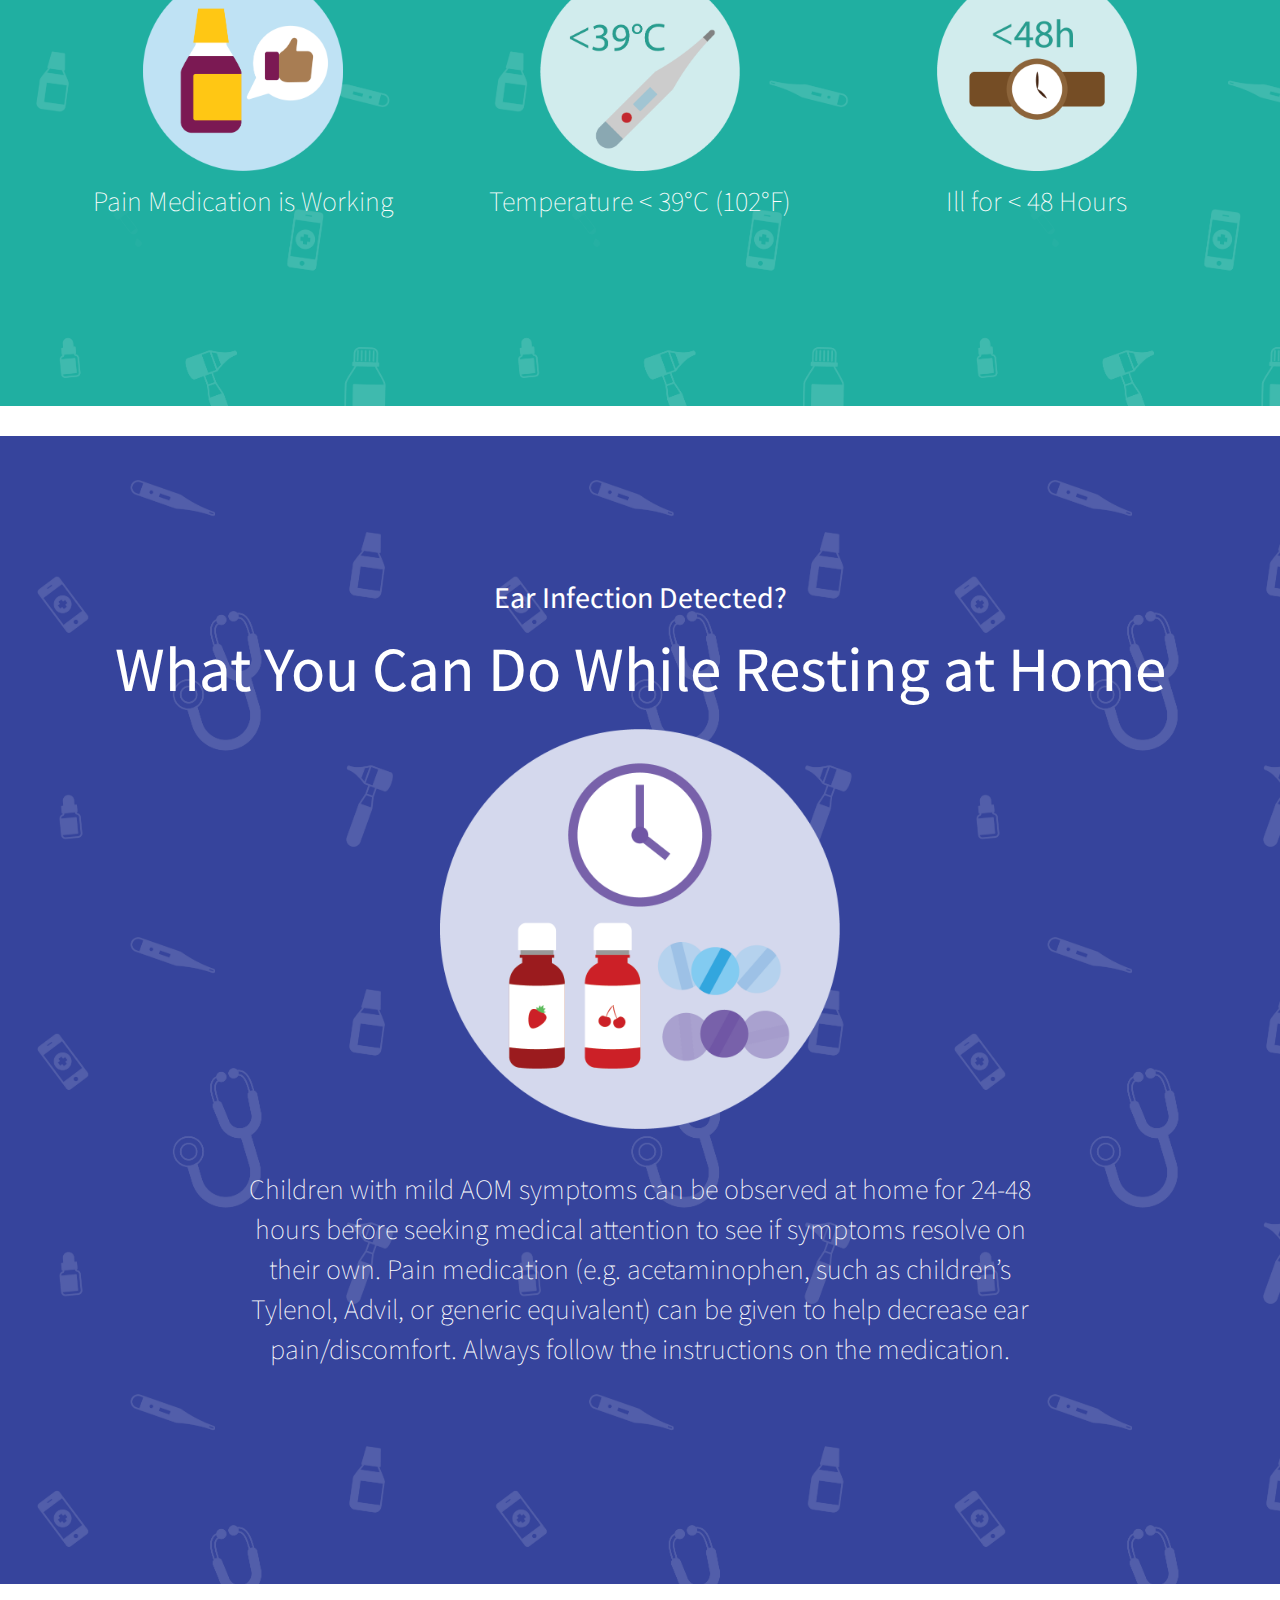
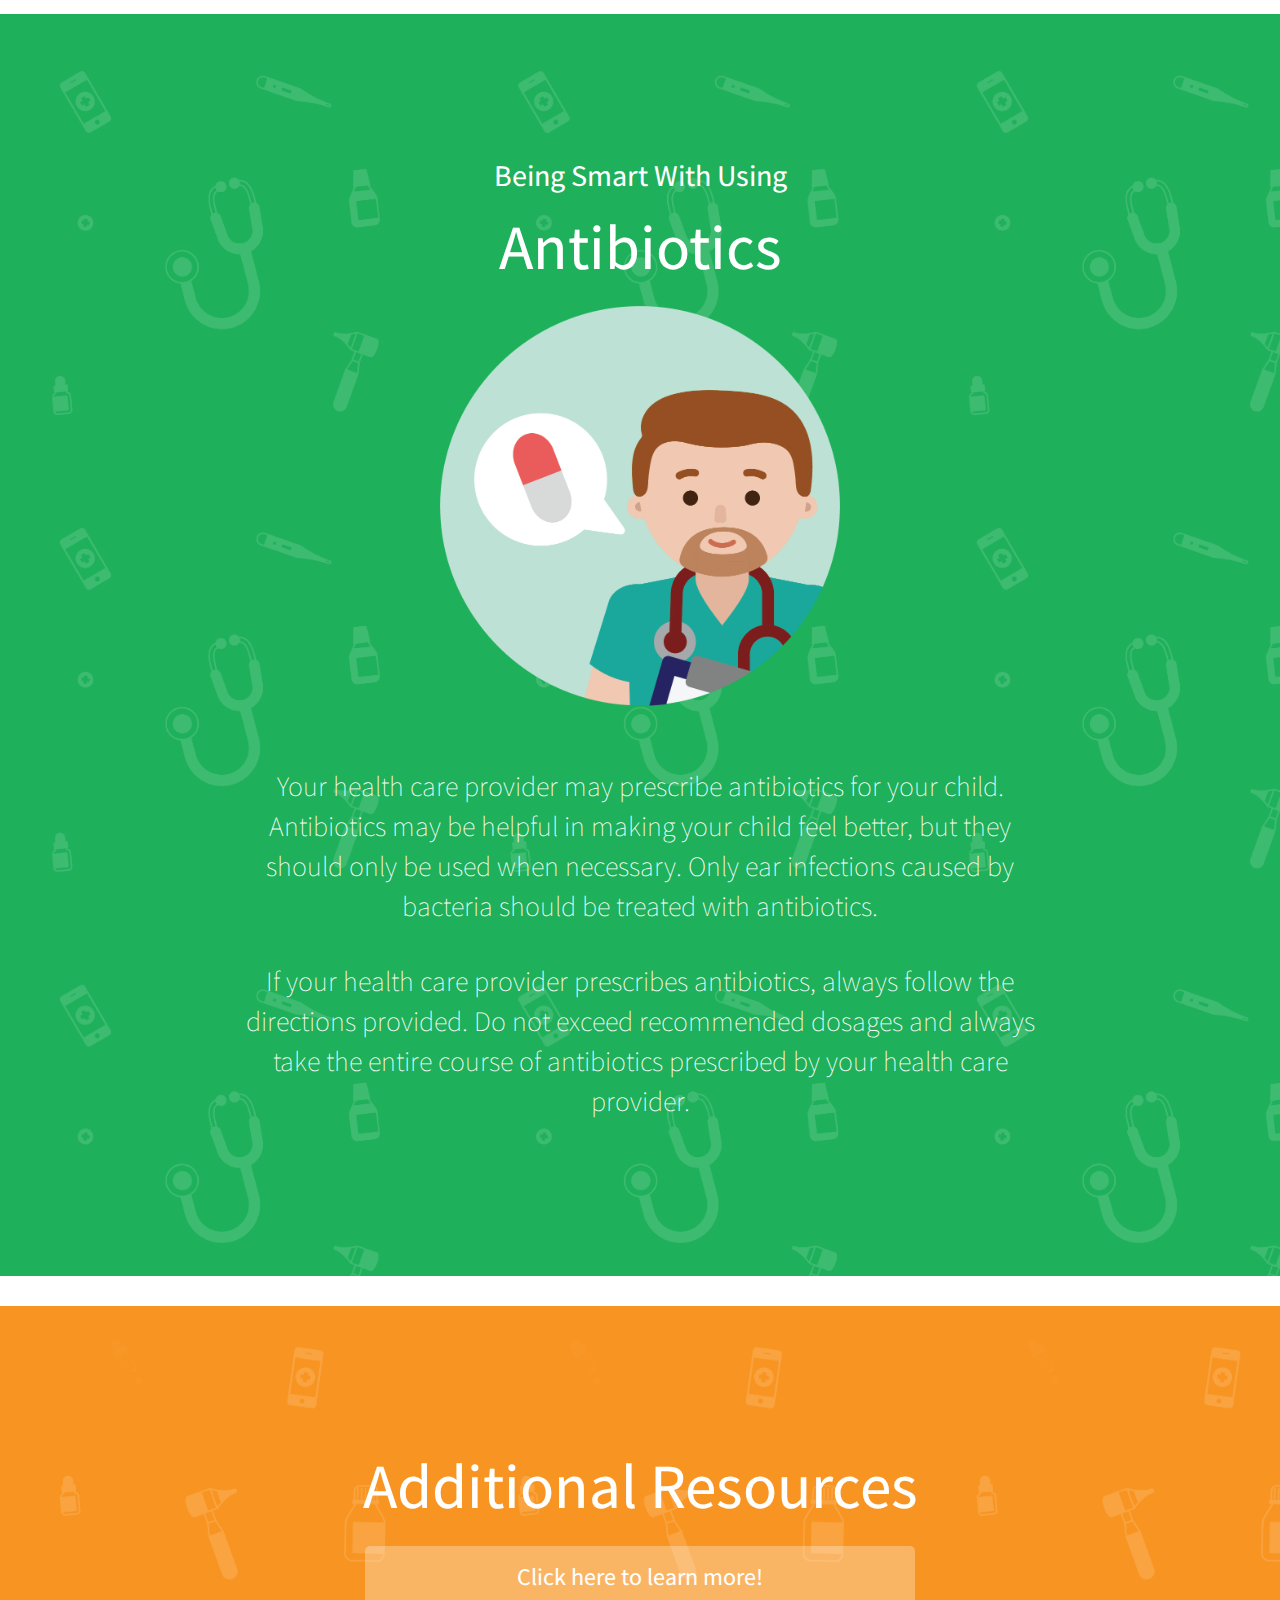
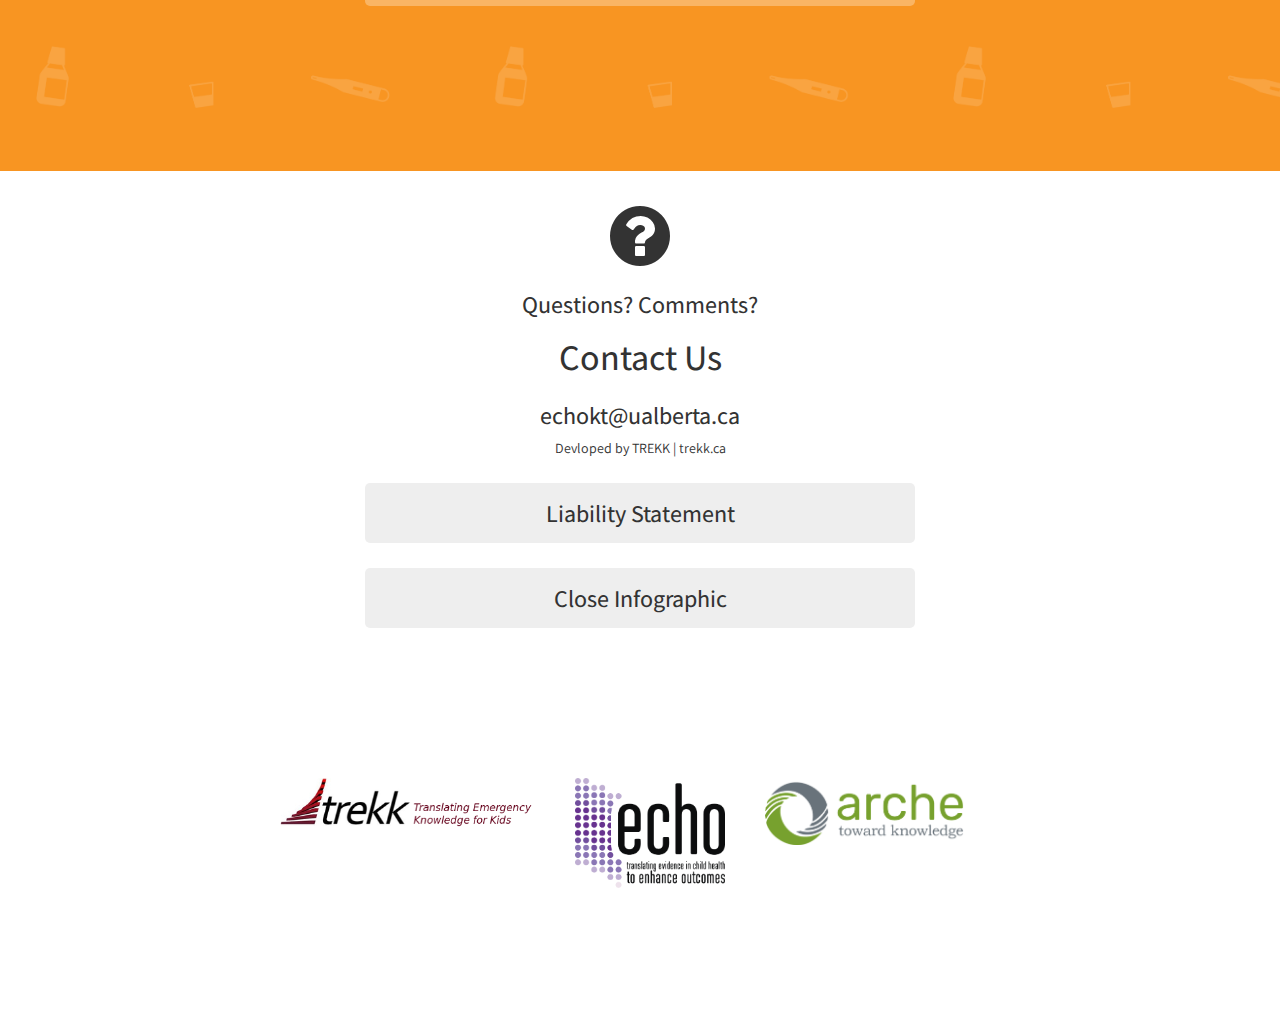
==== commit 7354bc38: "fixed spelling" ====
--- a/index(survey).html
+++ b/index(survey).html
@@ -89,7 +89,7 @@
 				<img src="img/scene_ear.png" class="img-scene">
 				<div class="textBox">
 					<p>Acute Otitis Media (AOM) is an ear infection caused by viruses or bacteria. It usually resolves quickly with or without antibiotics.</p>
-					<p>The infection occurs in the middle ear when the fluids don't drain properly, leading to grwoth of bacteria and/or viruses.</p>
+					<p>The infection occurs in the middle ear when the fluids don't drain properly, leading to growth of bacteria and/or viruses.</p>
 					<p>Many parents feel nervous or uneasy when their child has ear pain. However, it is important to remain calm.</p>
 				</div>
 			</div>
